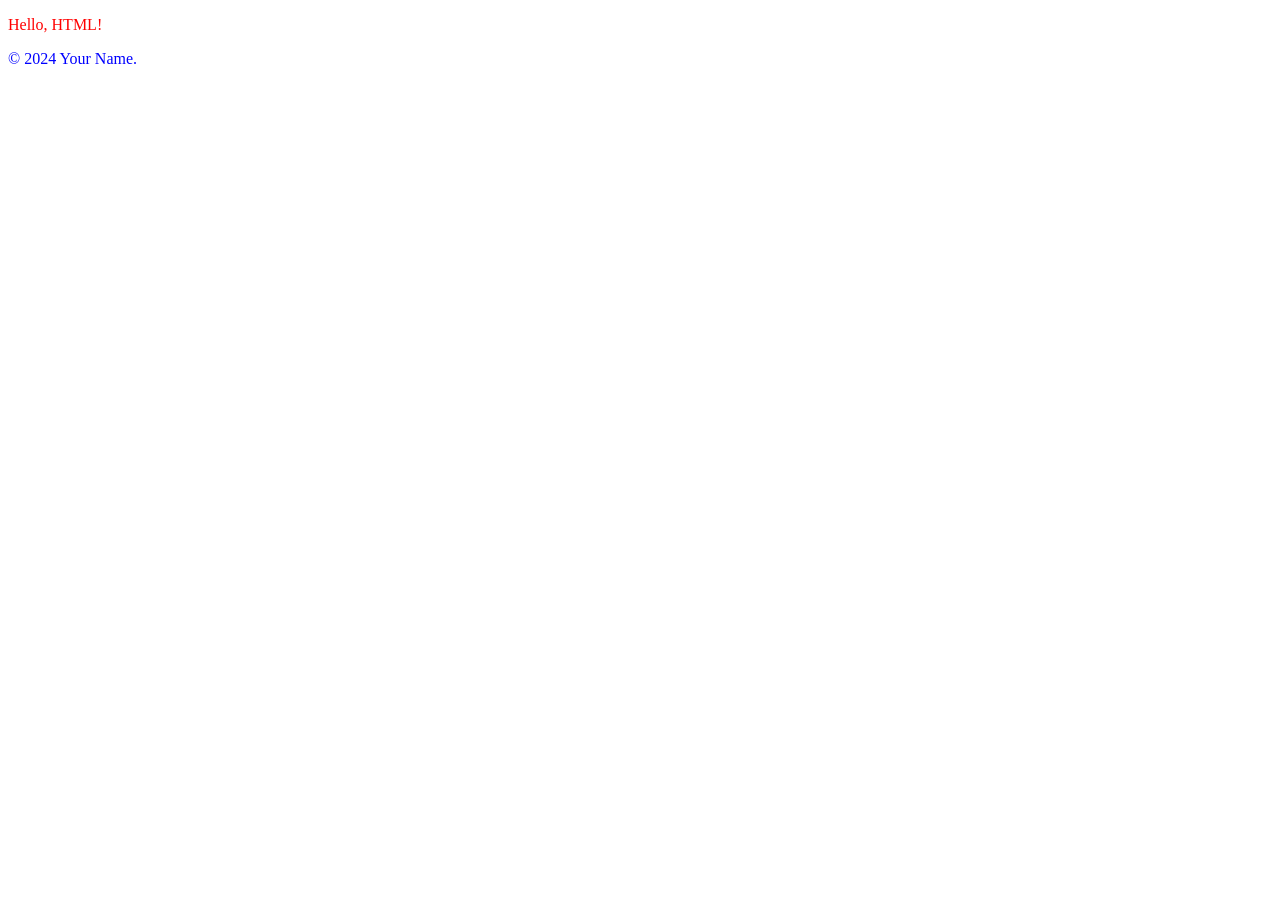
==== public/index.html @ 09bc3559 "Webサイトの環境を構築" ====
<!DOCTYPE html>
<html lang="ja">
    <head>
        <meta charset="utf-8">
        <title>HTML勉強用サイト</title>
        <link rel="stylesheet" href="styles.css">
    </head>
    <body>
        <p class="red">Hello, HTML!</p>
        <footer>
	        <p class="blue">© 2024 Your Name.</p>
				</footer>
    </body>
</html>
---- public/styles.css ----
.red {
    color: #FF0000;
}

.blue {
    color: #0000FF;
}
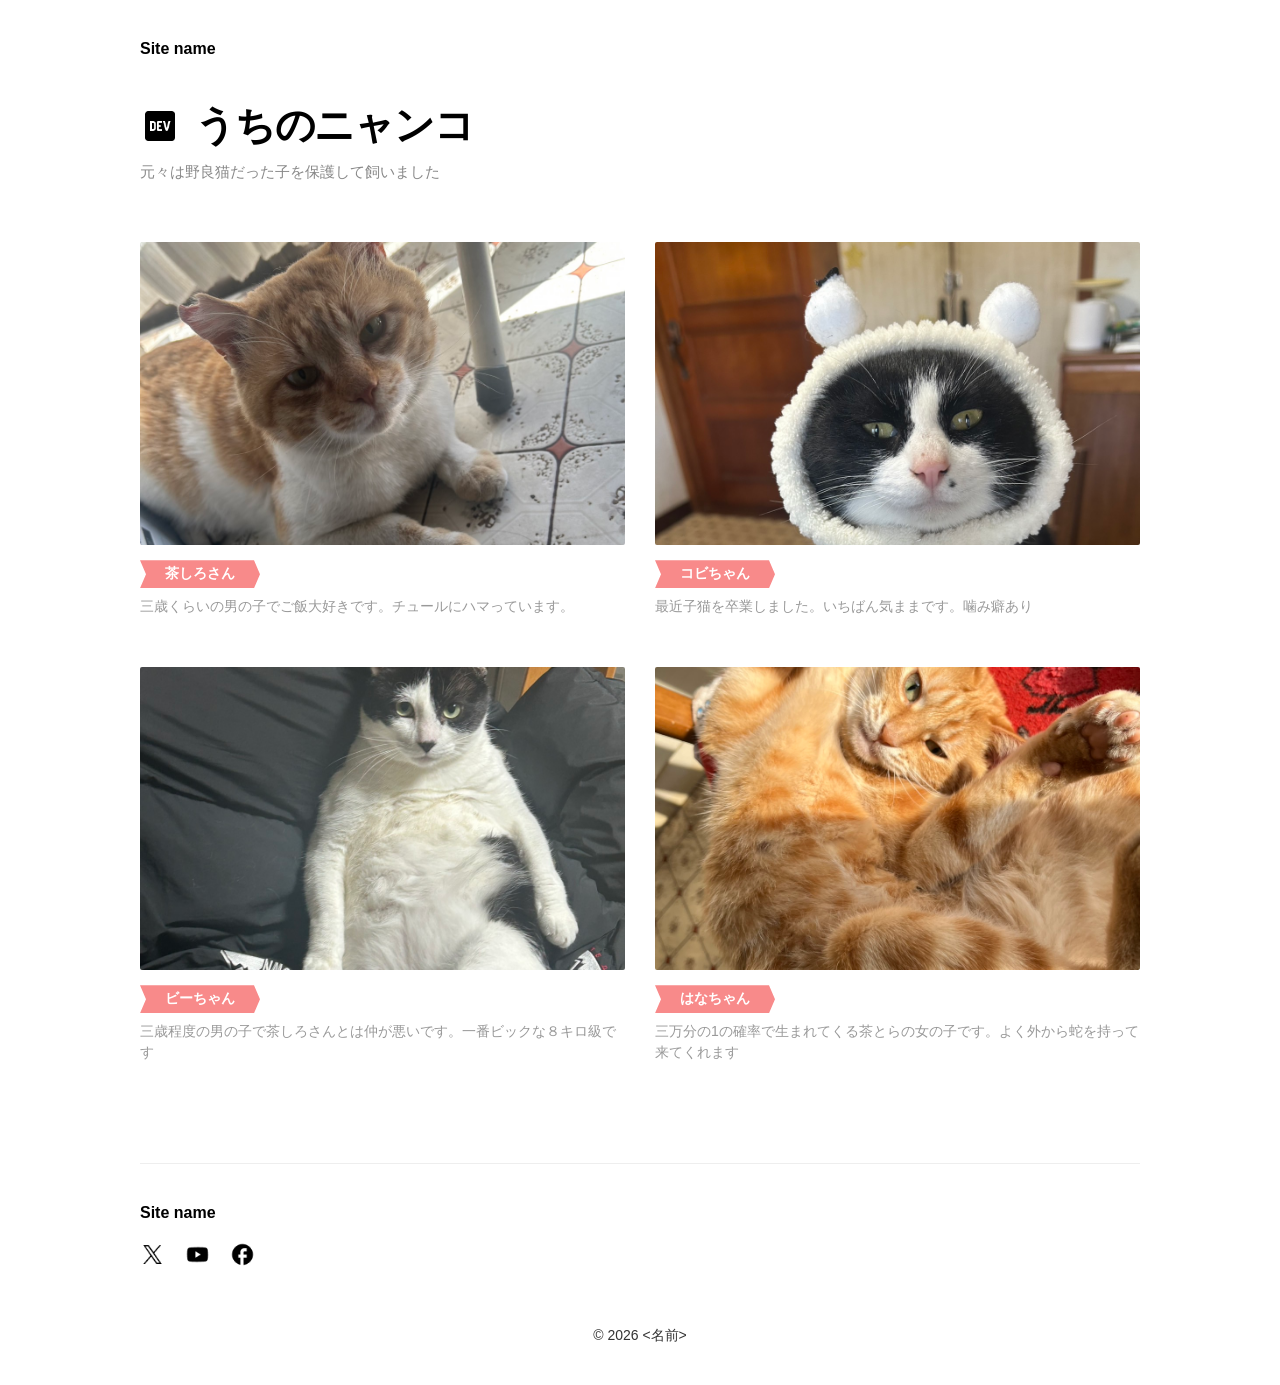
==== commit 6fe9a3db: "HTML.CSS研修問題" ====
--- a/public/index.html
+++ b/public/index.html
@@ -1,14 +1,222 @@
 <!DOCTYPE html>
 <html lang="ja">
-    <head>
-        <meta charset="utf-8">
-        <title>HTML勉強用サイト</title>
-        <link rel="stylesheet" href="styles.css">
-    </head>
-    <body>
-        <p class="red">Hello, HTML!</p>
-        <footer>
-	        <p class="blue">© 2024 Your Name.</p>
-				</footer>
-    </body>
-</html>+<head>
+    <meta charset="UTF-8">
+    <meta name="viewport" content="width=device-width, initial-scale=1.0">
+    <title>Cat Site - Perfect Layout</title>
+    <style>
+    
+    body {
+        font-family: "Helvetica Neue", Arial, sans-serif;
+        margin: 0;
+        padding: 40px 20px;
+        background-color: #fff;
+        display: flex;
+        justify-content: center;
+    }
+
+    .container {
+        width: 100%;
+        max-width: 1000px;
+    }
+
+    .site-header {
+        margin-bottom: 40px;
+        font-weight: bold;
+    }
+
+    .hero {
+        margin-bottom: 60px;
+    }
+
+    .title-wrapper {
+        display: flex;
+        align-items: center;
+        gap: 15px;
+        margin-bottom: 10px;
+    }
+
+    .dev-icon {
+        width: 40px;
+        height: 40px;
+        object-fit: contain;
+    }
+
+    h1 {
+        font-size: 40px;
+        margin: 0;
+        font-weight: 900;
+        letter-spacing: -0.03em; 
+    }
+
+    .description {
+        color: #888;
+        margin: 0;
+        font-size: 15px;
+    }
+
+   
+    .card-grid {
+        display: flex;
+        flex-wrap: wrap; 
+        gap: 50px 30px; 
+        margin-bottom: 100px;
+    }
+
+    .card {
+        flex: 0 0 calc(50% - 15px);
+        max-width: calc(50% - 15px);
+        display: flex;
+        flex-direction: column;
+    }
+
+    
+    .card img {
+        width: 100%;
+        height: auto;
+        
+        aspect-ratio: 16 / 10; 
+        object-fit: cover; 
+        display: block;
+        border-radius: 2px; 
+    }
+
+    
+    .card:nth-child(1) img {
+        object-position: 50% 30%; 
+    }
+
+    
+    .card:nth-child(2) img {
+        object-position: 50% 10%; 
+    }
+
+    
+    .card:nth-child(3) img {
+        object-position: 70% 30%; 
+    }
+
+    
+    .card:nth-child(4) img {
+        object-position: 50% 50%; 
+    }
+
+    .card-content {
+        margin-top: 15px;
+    }
+
+    
+    .ribbon-tag {
+        display: inline-block;
+        background-color: #f88a8a; 
+        color: white;
+        padding: 5px 25px;
+        font-size: 14px;
+        font-weight: bold;
+        margin-bottom: 8px;
+        /* 矢印の形に切り抜く */
+        clip-path: polygon(0% 0%, 95% 0%, 100% 50%, 95% 100%, 0% 100%, 5% 50%);
+    }
+
+    .card-content p {
+        color: #999;
+        font-size: 14px;
+        margin: 0;
+        line-height: 1.5;
+    }
+
+    
+    .site-footer {
+        border-top: 1px solid #eee;
+        padding-top: 40px;
+    }
+
+    .sns-icons {
+        display: flex;
+        gap: 20px;
+        margin: 20px 0 60px 0;
+    }
+
+    .sns-icons img {
+        width: 25px;
+        height: 25px;
+        filter: brightness(0); 
+    }
+
+    .copyright {
+        text-align: center;
+        font-size: 14px;
+        color: #333;
+    }
+
+   
+    @media (max-width: 768px) {
+        .card {
+            flex: 0 0 100%;
+            max-width: 100%;
+        }
+        h1 {
+            font-size: 32px;
+        }
+    }
+</style>
+</head>
+<body>
+
+    <div class="container">
+        <header class="site-header">Site name</header>
+
+        <section class="hero">
+            <div class="title-wrapper">
+                <img src="images/ic_baseline-logo-dev.png" class="dev-icon">
+                <h1>うちのニャンコ</h1>
+            </div>
+            <p class="description">元々は野良猫だった子を保護して飼いました</p>
+        </section>
+
+        <main class="card-grid">
+            <div class="card">
+                <img src="images/IMG_3858.JPG">
+                <div class="card-content">
+                    <div class="ribbon-tag">茶しろさん</div>
+                    <p>三歳くらいの男の子でご飯大好きです。チュールにハマっています。</p>
+                </div>
+            </div>
+
+            <div class="card">
+                <img src="images/IMG_3859.JPG">
+                <div class="card-content">
+                    <div class="ribbon-tag">コビちゃん</div>
+                    <p>最近子猫を卒業しました。いちばん気ままです。噛み癖あり</p>
+                </div>
+            </div>
+
+            <div class="card">
+                <img src="images/IMG_3860.JPG">
+                <div class="card-content">
+                    <div class="ribbon-tag">ビーちゃん</div>
+                    <p>三歳程度の男の子で茶しろさんとは仲が悪いです。一番ビックな８キロ級です</p>
+                </div>
+            </div>
+
+            <div class="card">
+                <img src="images/IMG_3861.JPG">
+                <div class="card-content">
+                    <div class="ribbon-tag">はなちゃん</div>
+                    <p>三万分の1の確率で生まれてくる茶とらの女の子です。よく外から蛇を持って来てくれます</p>
+                </div>
+            </div>
+        </main>
+
+        <footer class="site-footer">
+            <div style="font-weight: bold;">Site name</div>
+            <div class="sns-icons">
+                <img src="images/carbon_logo-x.png">
+                <img src="images/mdi_youtube.png">
+                <img src="images/ic_baseline-facebook.png">
+            </div>
+            <div class="copyright">© 2026 <名前></div>
+        </footer>
+    </div>
+
+</body>
